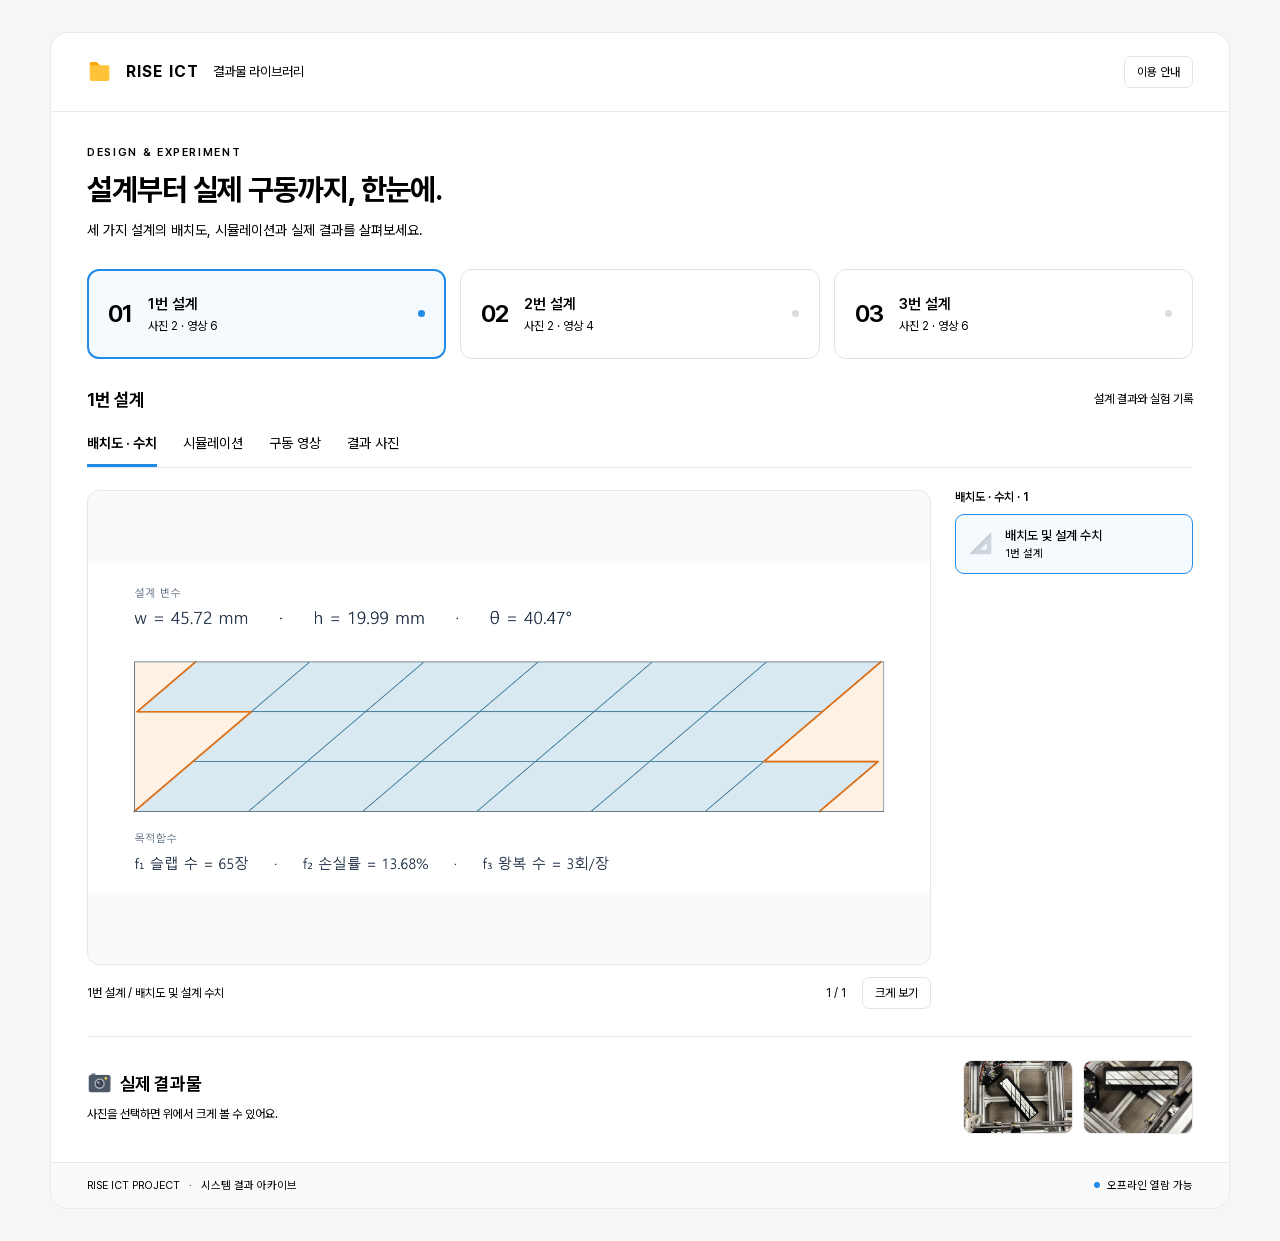
==== results/index.html @ 6f9caeec "Add RISE simulator and results viewer with media" ====
<!doctype html>
<html lang="ko">
<head>
  <meta charset="utf-8">
  <meta name="viewport" content="width=device-width, initial-scale=1">
  <meta name="color-scheme" content="light">
  <meta name="description" content="RISE ICT 프로젝트의 설계, 시뮬레이션, 구동 영상과 결과 사진을 한눈에 확인하세요.">
  <title>RISE ICT · 결과물 라이브러리</title>
  <link rel="icon" href="data:,">
  <link rel="stylesheet" href="assets/fonts/fonts.css">
  <link rel="stylesheet" href="styles.css">
  <script src="media-data.js" defer></script>
  <script src="app.js" defer></script>
</head>
<body>
  <div class="app">
    <header class="header">
      <div class="brand"><span class="emoji" aria-hidden="true">📁</span><strong>RISE ICT</strong><span class="brand-sub">결과물 라이브러리</span></div>
      <button class="quiet-button" id="help-open" type="button">이용 안내</button>
    </header>
    <main>
      <section class="intro" aria-labelledby="page-title"><div class="eyebrow">DESIGN & EXPERIMENT</div><h1 id="page-title">설계부터 실제 구동까지, 한눈에.</h1><p>세 가지 설계의 배치도, 시뮬레이션과 실제 결과를 살펴보세요.</p></section>
      <div class="choices" role="group" aria-label="설계 선택">
        <button class="choice" data-design="1" aria-pressed="true"><span class="number">01</span><span><strong>1번 설계</strong><small>사진 2 · 영상 6</small></span><span class="selection-dot" aria-hidden="true"></span></button>
        <button class="choice" data-design="2" aria-pressed="false"><span class="number">02</span><span><strong>2번 설계</strong><small>사진 2 · 영상 4</small></span><span class="selection-dot" aria-hidden="true"></span></button>
        <button class="choice" data-design="3" aria-pressed="false"><span class="number">03</span><span><strong>3번 설계</strong><small>사진 2 · 영상 6</small></span><span class="selection-dot" aria-hidden="true"></span></button>
      </div>
      <section aria-labelledby="design-title">
        <div class="section-heading"><h2 id="design-title">1번 설계</h2><span class="section-note">설계 결과와 실험 기록</span></div>
        <div class="tabs" role="tablist" aria-label="결과 유형">
          <button role="tab" id="tab-layout" data-kind="layout" aria-selected="true" aria-controls="media-panel" tabindex="0">배치도 · 수치</button>
          <button role="tab" id="tab-simulation" data-kind="simulation" aria-selected="false" aria-controls="media-panel" tabindex="-1">시뮬레이션</button>
          <button role="tab" id="tab-video" data-kind="video" aria-selected="false" aria-controls="media-panel" tabindex="-1">구동 영상</button>
          <button role="tab" id="tab-photo" data-kind="photo" aria-selected="false" aria-controls="media-panel" tabindex="-1">결과 사진</button>
        </div>
        <div id="media-panel" role="tabpanel" aria-labelledby="tab-layout">
          <div class="workspace"><div class="viewer">
            <div class="stage" id="media-stage"></div>
            <div class="caption"><span id="media-caption"></span><div class="viewer-tools"><span id="media-count"></span><button type="button" class="quiet-button" id="zoom-open">크게 보기</button></div></div>
            <p id="media-status" class="media-status" role="status" aria-live="polite"></p>
          </div><aside aria-label="미디어 목록"><div class="list-heading" id="list-heading">배치도 · 수치</div><div class="media-list" id="media-list"></div></aside></div>
        </div>
      </section>
      <section class="results" aria-labelledby="photos-title"><div><h2 id="photos-title"><span class="emoji" aria-hidden="true">📷</span> 실제 결과물</h2><p>사진을 선택하면 위에서 크게 볼 수 있어요.</p></div><div class="photo-row" id="photo-row"></div></section>
    </main>
    <footer><span>RISE ICT PROJECT <span class="footer-separator">·</span> 시스템 결과 아카이브</span><span class="offline-badge"><span aria-hidden="true"></span>오프라인 열람 가능</span></footer>
  </div>
  <dialog id="image-dialog" class="image-dialog" aria-labelledby="zoom-title"><div class="dialog-heading"><h2 id="zoom-title">이미지 크게 보기</h2><button type="button" class="quiet-button" id="zoom-close">닫기 ✕</button></div><div id="zoom-content"></div><div class="dialog-navigation"><button type="button" class="quiet-button" id="zoom-prev">이전 사진</button><span id="zoom-position"></span><button type="button" class="quiet-button" id="zoom-next">다음 사진</button></div></dialog>
  <dialog id="help-dialog" class="help-dialog" aria-labelledby="help-title"><div class="dialog-heading"><h2 id="help-title">이용 안내</h2><button type="button" class="quiet-button" id="help-close">닫기 ✕</button></div><ol><li>위에서 설계를 고르고 원하는 결과 유형을 선택하세요.</li><li>영상은 재생 버튼을 눌러 시작하세요. 음량·구간 이동·전체화면은 영상 하단에서 조절할 수 있어요.</li><li>시뮬레이션 GIF는 탭을 열면 자동으로 움직여요.</li><li>이미지는 ‘크게 보기’로 확대하고, 결과 사진은 좌우로 넘길 수 있어요.</li></ol><h3>다른 사람에게 전달하려면</h3><p>배포용 ZIP 전체를 보내세요. 받는 분은 <strong>압축을 모두 푼 뒤 index.html을 Chrome 또는 Edge로 열면</strong> 됩니다. 설치와 인터넷 연결이 필요하지 않습니다.</p><p>index.html만 보내거나 압축파일 안에서 바로 열면 영상과 이미지가 표시되지 않을 수 있어요.</p></dialog>
  <noscript>이 뷰어는 JavaScript가 필요합니다. Chrome 또는 Edge에서 index.html을 열어 주세요.</noscript>
</body>
</html>
---- results/assets/fonts/fonts.css ----
@font-face { font-family: "Pretendard"; font-style: normal; font-weight: 45 920; font-display: swap; src: url("./PretendardVariable.woff2") format("woff2"); }
/*
Copyright (c) 2022, 2023 Viva Republica, with Reserved Font Name Tossface.
https://github.com/toss/tossface
*/
/* 00 */
@font-face {
  font-family: "Tossface";
  src: url("./TossFaceFontMac-00.woff2") format("woff2");
  unicode-range: U+200D, U+FE0F, U+1F3FB-1F3FF, U+1F9B0-1F9B3, U+2640, U+2642,
    U+261D, U+2620, U+2639-263A, U+270A-270D, U+1F32B, U+1F3FB-1F3FF,
    U+1F440-1F450, U+1F479-1F47B, U+1F47D-1F480, U+1F48B, U+1F4A8-1F4AB, U+1F590,
    U+1F595-1F596, U+1F600-1F644, U+1F64C, U+1F64F, U+1F90C, U+1F90F-1F91C,
    U+1F91E-1F925, U+1F927-1F92F, U+1F932, U+1F970-1F976, U+1F978, U+1F97A,
    U+1F9B0-1F9B7, U+1F9BB, U+1F9BE-1F9BF, U+1F9D0, U+1F9E0, U+1FAC0-1FAC1;
}
/* 01 */
@font-face {
  font-family: "Tossface";
  src: url("./TossFaceFontMac-01.woff2") format("woff2");
  unicode-range: U+200D, U+FE0F, U+1F3FB-1F3FF, U+1F9B0-1F9B3, U+2640, U+2642,
    U+1F466-1F469, U+1F471, U+1F474-1F476, U+1F481, U+1F485, U+1F645-1F647,
    U+1F64B, U+1F64D-1F64E, U+1F926, U+1F933, U+1F937, U+1F9CF, U+1F9D1-1F9D4;
}
/* 02 */
@font-face {
  font-family: "Tossface";
  src: url("./TossFaceFontMac-02.woff2") format("woff2");
  unicode-range: U+200D, U+FE0F, U+1F3FB-1F3FF, U+1F9B0-1F9B3, U+2640, U+2642,
    U+2695-2696, U+2708, U+1F33E, U+1F373, U+1F393, U+1F3A4, U+1F3A8, U+1F3EB,
    U+1F3ED, U+1F468-1F469, U+1F46E, U+1F477, U+1F482, U+1F4BB-1F4BC, U+1F527,
    U+1F52C, U+1F575, U+1F680, U+1F692, U+1F977, U+1F9D1;
}
/* 03 */
@font-face {
  font-family: "Tossface";
  src: url("./TossFaceFontMac-03.woff2") format("woff2");
  unicode-range: U+200D, U+FE0F, U+1F3FB-1F3FF, U+1F9B0-1F9B3, U+2640, U+2642,
    U+1F37C, U+1F384-1F385, U+1F468-1F469, U+1F470, U+1F472-1F473, U+1F478,
    U+1F47C, U+1F486-1F487, U+1F930-1F931, U+1F934-1F936, U+1F939, U+1F9B8-1F9B9,
    U+1F9D1, U+1F9D5-1F9D6, U+1F9D9-1F9DF;
}
/* 04 */
@font-face {
  font-family: "Tossface";
  src: url("./TossFaceFontMac-04.woff2") format("woff2");
  unicode-range: U+200D, U+FE0F, U+1F3FB-1F3FF, U+1F9B0-1F9B3, U+2640, U+2642,
    U+2764, U+2764, U+1F468-1F469, U+1F48B, U+1F48F, U+1F491, U+1F525, U+1F9D1,
    U+1FA79;
}
/* 05 */
@font-face {
  font-family: "Tossface";
  src: url("./TossFaceFontMac-05.woff2") format("woff2");
  unicode-range: U+200D, U+FE0F, U+1F3FB-1F3FF, U+1F9B0-1F9B3, U+2640, U+2642,
    U+1F466-1F46D, U+1F46F, U+1F483, U+1F574, U+1F57A, U+1F6B6, U+1F91D, U+1F9AF,
    U+1F9BC-1F9BD, U+1F9CD-1F9CE, U+1F9D1, U+1F9D8;
}
/* 06 */
@font-face {
  font-family: "Tossface";
  src: url("./TossFaceFontMac-06.woff2") format("woff2");
  unicode-range: U+200D, U+FE0F, U+1F3FB-1F3FF, U+1F9B0-1F9B3, U+2640, U+2642,
    U+26F7, U+26F9, U+1F3BF, U+1F3C2-1F3C4, U+1F3C7, U+1F3CA-1F3CC, U+1F6A3,
    U+1F6B4-1F6B5, U+1F6C0-1F6C1, U+1F6CC, U+1F6CF, U+1F938, U+1F93A,
    U+1F93C-1F93E, U+1F9D7;
}
/* 07 */
@font-face {
  font-family: "Tossface";
  src: url("./TossFaceFontMac-07.woff2") format("woff2");
  unicode-range: U+200D, U+FE0F, U+1F3FB-1F3FF, U+1F9B0-1F9B3, U+2640, U+2642,
    U+2600-2601, U+2603-2604, U+2614-2615, U+2618, U+26A1, U+26C4-26C5, U+26C8,
    U+26E9, U+26F0, U+26F2, U+26FA, U+2728, U+2744, U+2B1B, U+2B50, U+1F301,
    U+1F303-1F320, U+1F324-1F32A, U+1F32C-1F33D, U+1F33F-1F372, U+1F374-1F37B,
    U+1F37D-1F37F, U+1F382, U+1F386-1F387, U+1F38B, U+1F38D, U+1F391,
    U+1F3A0-1F3A2, U+1F3AA, U+1F3D4-1F3D6, U+1F3D8-1F3E6, U+1F3E8-1F3EA, U+1F3EC,
    U+1F3EF-1F3F0, U+1F3F5, U+1F400-1F43F, U+1F490, U+1F492, U+1F4A5-1F4A7,
    U+1F4AE, U+1F54A-1F54D, U+1F577-1F578, U+1F5FA-1F5FF, U+1F648-1F64A,
    U+1F6D5-1F6D6, U+1F6E3-1F6E4, U+1F940, U+1F942-1F944, U+1F950-1F96F,
    U+1F980-1F9AE, U+1F9BA, U+1F9C0-1F9CB, U+1FAA8, U+1FAB0-1FAB6, U+1FAD0-1FAD6;
}
/* 08 */
@font-face {
  font-family: "Tossface";
  src: url("./TossFaceFontMac-08.woff2") format("woff2");
  unicode-range: U+200D, U+FE0F, U+1F3FB-1F3FF, U+1F9B0-1F9B3, U+2640, U+2642,
    U+23, U+2A, U+30-39, U+A9, U+AE, U+203C, U+2049, U+20E3, U+2122, U+2139,
    U+2194-2199, U+21A9-21AA, U+23CF, U+23E9-23EF, U+23F8-23FA, U+24C2,
    U+25AA-25AB, U+25B6, U+25C0, U+25FB-25FE, U+2611, U+2622-2623, U+2626,
    U+262A, U+262E-262F, U+2638, U+2640, U+2642, U+2648-2653, U+2660, U+2663,
    U+2665-2666, U+2668, U+267B, U+267E-267F, U+2693, U+269B-269C, U+26A7,
    U+26AA-26AB, U+26CE, U+26D4, U+26F4-26F5, U+26FD, U+2705, U+2714, U+2716,
    U+271D, U+2721, U+2733-2734, U+2747, U+274C, U+274E, U+2753-2755, U+2757,
    U+2763, U+2795-2797, U+27A1, U+27B0, U+27BF, U+2934-2935, U+2B05-2B07,
    U+2B1C, U+2B55, U+3030, U+303D, U+3297, U+3299, U+1F004, U+1F0CF,
    U+1F170-1F171, U+1F17E-1F17F, U+1F18E, U+1F191-1F19A, U+1F1E6-1F1FF,
    U+1F201-1F202, U+1F21A, U+1F22F, U+1F232-1F23A, U+1F250-1F251, U+1F300,
    U+1F3A6, U+1F3B4-1F3B6, U+1F3CD-1F3CE, U+1F3D7, U+1F3E7, U+1F441,
    U+1F493-1F49F, U+1F4A2, U+1F4A4, U+1F4AC-1F4AD, U+1F4AF, U+1F4E2-1F4E3,
    U+1F4F5-1F4F6, U+1F500-1F50A, U+1F514-1F515, U+1F518-1F524, U+1F52F,
    U+1F531-1F53D, U+1F549, U+1F54E, U+1F550-1F567, U+1F570, U+1F5A4, U+1F5E8,
    U+1F5EF, U+1F681-1F691, U+1F693-1F6A2, U+1F6A4-1F6A8, U+1F6AB, U+1F6AD-1F6B3,
    U+1F6B7, U+1F6B9-1F6BC, U+1F6BE, U+1F6C2-1F6C5, U+1F6D0-1F6D1, U+1F6D7,
    U+1F6E5, U+1F6E9, U+1F6EB-1F6EC, U+1F6F0, U+1F6F3-1F6F5, U+1F6F8,
    U+1F6FA-1F6FB, U+1F7E0-1F7EB, U+1F90D-1F90E, U+1F9E1, U+1FA82, U+1FA90,
    U+2320E3, U+2A20E3, U+3020E3, U+3120E3, U+3220E3, U+3320E3, U+3420E3,
    U+3520E3, U+3620E3, U+3720E3, U+3820E3, U+3920E3;
}
/* 09 */
@font-face {
  font-family: "Tossface";
  src: url("./TossFaceFontMac-09.woff2") format("woff2");
  unicode-range: U+200D, U+FE0F, U+1F3FB-1F3FF, U+1F9B0-1F9B3, U+2640, U+2642,
    U+231A-231B, U+2328, U+23F0-23F3, U+2602, U+260E, U+265F, U+2692, U+2694,
    U+2697, U+2699, U+26A0, U+26B0-26B1, U+26BD-26BE, U+26CF, U+26D1, U+26D3,
    U+26EA, U+26F1, U+26F3, U+26F8, U+2702, U+2709, U+270F, U+2712, U+1F302,
    U+1F321, U+1F380-1F381, U+1F383, U+1F388-1F38A, U+1F38E-1F390, U+1F392,
    U+1F396-1F397, U+1F399-1F39B, U+1F39E-1F39F, U+1F3A3, U+1F3A5, U+1F3A7,
    U+1F3A9, U+1F3AB-1F3B3, U+1F3B7-1F3BE, U+1F3C0, U+1F3C5-1F3C6, U+1F3C8-1F3C9,
    U+1F3CF-1F3D3, U+1F3EE, U+1F3F7-1F3FA, U+1F451-1F465, U+1F484, U+1F488-1F48A,
    U+1F48C-1F48E, U+1F4A0-1F4A1, U+1F4A3, U+1F4B0-1F4BA, U+1F4BD-1F4E1,
    U+1F4E4-1F4F4, U+1F4F7-1F4FD, U+1F4FF, U+1F50B-1F513, U+1F516-1F517, U+1F526,
    U+1F528-1F52B, U+1F52D-1F52E, U+1F530, U+1F56F, U+1F573, U+1F576, U+1F579,
    U+1F587, U+1F58A-1F58D, U+1F5A5, U+1F5A8, U+1F5B1-1F5B2, U+1F5BC,
    U+1F5C2-1F5C4, U+1F5D1-1F5D3, U+1F5DC-1F5DE, U+1F5E1, U+1F5E3, U+1F5F3,
    U+1F6AA, U+1F6AC, U+1F6B8, U+1F6BD, U+1F6BF, U+1F6CB, U+1F6CD-1F6CE, U+1F6D2,
    U+1F6E0-1F6E2, U+1F6F6-1F6F7, U+1F6F9, U+1F6FC, U+1F93F, U+1F941, U+1F945,
    U+1F947-1F94F, U+1F97B-1F97F, U+1F9E2-1F9FF, U+1FA70-1FA74, U+1FA78, U+1FA7A,
    U+1FA80-1FA81, U+1FA83-1FA86, U+1FA91-1FAA7, U+1FAC2;
}
/* 10 */
@font-face {
  font-family: "Tossface";
  src: url("./TossFaceFontMac-10.woff2") format("woff2");
  unicode-range: U+200D, U+FE0F, U+1F3FB-1F3FF, U+1F9B0-1F9B3, U+2640, U+2642,
    U+2620, U+26A7, U+1F1E6-1F1FF, U+1F308, U+1F38C, U+1F3C1, U+1F3F3-1F3F4,
    U+1F6A9, U+E0061-E007A, U+E007F;
}
/* 11 */
@font-face {
  font-family: "Tossface";
  src: url("./TossFaceFontMac-11.woff2") format("woff2");
  unicode-range: U+200D, U+FE0F, U+1F3FB-1F3FF, U+1F9B0-1F9B3, U+2640, U+2642,
    U+26F9, U+E100-E11D, U+1F6DC-1F6DF, U+1F7F0, U+1F979, U+1F9CC, U+1FA75-1FA77,
    U+1FA7B-1FA7C, U+1FA87-1FA88, U+1FAA9-1FAAF, U+1FAB7-1FABD, U+1FABF,
    U+1FAC3-1FAC5, U+1FACE-1FACF, U+1FAD7-1FADB, U+1FAE0-1FAE8, U+1FAF0-1FAF8,
    U+26F9200D2640, U+26F9200D2642;
}
---- results/styles.css ----
:root{--blue:#228be6;--ink:#000;--line:#e9e9e9;--soft:#fafafa;--selected:rgba(34,139,230,.045);font-family:Pretendard,-apple-system,BlinkMacSystemFont,'Segoe UI',sans-serif;color:var(--ink);background:#f5f6f7;font-synthesis:none;color-scheme:light}
h1,.intro p{word-break:keep-all;overflow-wrap:break-word}
*{box-sizing:border-box}body{margin:0;padding:32px 24px}button,a{-webkit-tap-highlight-color:transparent}button{font:inherit;color:inherit;cursor:pointer}button:focus-visible,a:focus-visible{outline:3px solid var(--blue);outline-offset:4px}button:disabled{cursor:default;opacity:.35}h1,h2,h3,p{margin:0}button{touch-action:manipulation}.app{max-width:1180px;margin:auto;background:#fff;border:1px solid var(--line);border-radius:18px;overflow:hidden}.header{padding:23px 36px;border-bottom:1px solid var(--line);display:flex;justify-content:space-between;align-items:center;gap:16px}.brand{display:flex;gap:14px;align-items:center}.brand strong{font-size:16px;letter-spacing:.07em}.brand-sub{font-size:13px}.emoji{font-family:Tossface,sans-serif;font-size:22px;font-weight:400;line-height:1.2}.quiet-button{background:#fff;border:1px solid #e3e3e3;padding:8px 12px;border-radius:7px;font-size:12px;white-space:nowrap}.quiet-button:hover{background:var(--soft)}main{padding:34px 36px 28px}.eyebrow{font-size:11px;letter-spacing:.15em;font-weight:600;margin-bottom:10px}h1{font-size:30px;letter-spacing:-1.1px;line-height:1.35;font-weight:700}.intro p{font-size:14px;line-height:1.6;margin-top:9px}.choices{display:grid;grid-template-columns:repeat(3,minmax(0,1fr));gap:14px;margin:28px 0 30px}.choice{display:flex;align-items:center;text-align:left;gap:16px;padding:20px;border:1px solid #e2e2e2;border-radius:12px;background:#fff;min-height:90px}.choice[aria-pressed=true]{border:2px solid var(--blue);padding:19px;background:var(--selected)}.choice:hover{background:var(--soft)}.choice strong{font-weight:600;font-size:15px}.choice small{display:block;font-size:12px;margin-top:6px}.number{font-size:24px;font-weight:650;letter-spacing:-1px}.selection-dot{width:7px;height:7px;border-radius:50%;background:#ddd;margin-left:auto;flex-shrink:0}.choice[aria-pressed=true] .selection-dot{background:var(--blue)}h2{font-size:18px;font-weight:650;letter-spacing:-.4px}.section-heading{display:flex;justify-content:space-between;gap:12px;align-items:center;margin-bottom:12px}.section-note{font-size:12px}.tabs{display:flex;gap:26px;border-bottom:1px solid var(--line);margin-bottom:22px}.tabs button{border:0;border-bottom:3px solid transparent;padding:13px 0;background:none;font-size:14px;white-space:nowrap}.tabs button[aria-selected=true]{border-bottom-color:var(--blue);font-weight:650}.workspace{display:grid;grid-template-columns:minmax(0,1fr) 238px;gap:24px}.viewer{min-width:0}.stage{position:relative;display:flex;align-items:center;justify-content:center;aspect-ratio:16/9;min-height:240px;border:1px solid var(--line);border-radius:12px;background:var(--soft);overflow:hidden}.stage img{display:block;width:100%;height:100%;position:absolute;inset:0;object-fit:contain}.stage video{display:block;position:absolute;inset:0;width:100%;height:100%;background:#000;object-fit:contain}.caption{display:flex;justify-content:space-between;align-items:center;gap:12px;margin-top:12px;font-size:12px;min-height:33px}.viewer-tools{display:flex;gap:16px;align-items:center;flex-shrink:0}.media-status{font-size:12px;line-height:1.5;margin-top:7px;min-height:18px}.media-status:empty{margin-top:0;min-height:0}.list-heading{font-size:12px;margin:0 0 10px;font-weight:600}.media-list{display:grid;gap:8px}.media-item{display:flex;align-items:center;gap:12px;background:#fff;border:1px solid var(--line);border-radius:9px;padding:11px 12px;text-align:left;min-height:60px;min-width:0}.media-item[aria-pressed=true]{border-color:var(--blue);background:var(--selected)}.media-item:hover{background:var(--soft)}.media-item strong{font-size:13px;font-weight:500;display:block}.media-item small{font-size:11px;display:block;margin-top:4px}.media-item .thumb{width:52px;height:38px;object-fit:cover;border-radius:4px;flex-shrink:0}.results{margin-top:26px;padding-top:23px;border-top:1px solid var(--line);display:flex;align-items:center;justify-content:space-between;gap:20px}.results h2{display:flex;align-items:center;gap:8px}.results p{font-size:12px;margin-top:8px;line-height:1.5}.photo-row{display:flex;gap:10px}.photo-row button{border:1px solid var(--line);border-radius:9px;background:var(--soft);padding:0;overflow:hidden;width:110px;height:74px}.photo-row button[aria-pressed=true]{outline:2px solid var(--blue);outline-offset:2px}.photo-row img{width:100%;height:100%;object-fit:cover;display:block}footer{padding:16px 36px;background:var(--soft);border-top:1px solid var(--line);display:flex;justify-content:space-between;gap:15px;font-size:11px}.offline-badge{display:flex;align-items:center;gap:7px}.offline-badge>span{height:6px;width:6px;border-radius:50%;background:var(--blue)}.footer-separator{margin:0 6px}[hidden]{display:none!important}dialog{font-family:inherit;color:#000;border:1px solid var(--line);background:#fff;border-radius:14px;padding:22px;box-shadow:0 20px 80px #0003}dialog::backdrop{background:#0009}.dialog-heading{display:flex;justify-content:space-between;align-items:center;gap:20px;margin-bottom:18px}.image-dialog{width:min(1200px,94vw);max-width:94vw;max-height:94vh}.image-dialog img{display:block;width:100%;height:auto;max-height:70vh;object-fit:contain}.dialog-navigation{display:flex;justify-content:space-between;align-items:center;margin-top:16px;font-size:12px}.help-dialog{width:560px;max-width:92vw;line-height:1.8}.help-dialog ol{padding-left:22px;font-size:14px}.help-dialog li+li{margin-top:8px}.help-dialog h3{font-size:15px;margin-top:22px}.help-dialog p{font-size:14px;margin-top:10px}
@media(min-width:1500px){body{padding-top:50px}}@media(max-width:800px){body{padding:16px}.header{padding:20px 24px}main{padding:26px 24px}.workspace{grid-template-columns:minmax(0,1fr) 190px;gap:16px}.choice{padding:16px;gap:10px}.choice[aria-pressed=true]{padding:15px}.number{font-size:21px}.media-item{padding:10px;gap:8px}.media-item .thumb{width:40px}.stage{min-height:210px}footer{padding:16px 24px}.caption{flex-wrap:wrap}}@media(max-width:620px){body{padding:0}.app{border:0;border-radius:0}.header{padding:18px}.brand{gap:9px}.brand-sub{display:none}main{padding:25px 18px}.eyebrow{font-size:10px}h1{font-size:25px;letter-spacing:-.8px}.intro p{font-size:13px}.choices{gap:7px;margin:24px 0}.choice{display:block;padding:13px 10px;min-height:106px}.choice[aria-pressed=true]{padding:12px 9px}.number{display:block;margin-bottom:5px;font-size:21px}.choice strong{font-size:13px}.choice small{font-size:10px;margin-top:5px}.selection-dot{display:none}.section-note{font-size:11px}.tabs{gap:0;justify-content:space-between}.tabs button{font-size:12px;padding:12px 0}.workspace{grid-template-columns:1fr;gap:18px}.stage{min-height:180px}.media-list{grid-template-columns:repeat(2,minmax(0,1fr))}.media-item{min-height:64px}.media-item strong{font-size:12px}.results{flex-wrap:wrap;margin-top:24px}.photo-row{width:100%}.photo-row button{width:calc(50% - 5px);height:110px}footer{padding:16px 18px;flex-wrap:wrap;font-size:10px}.quiet-button{min-height:36px}.image-dialog{padding:14px}.dialog-heading h2{font-size:16px}}@media(pointer:coarse){.quiet-button,.tabs button{min-height:44px}}
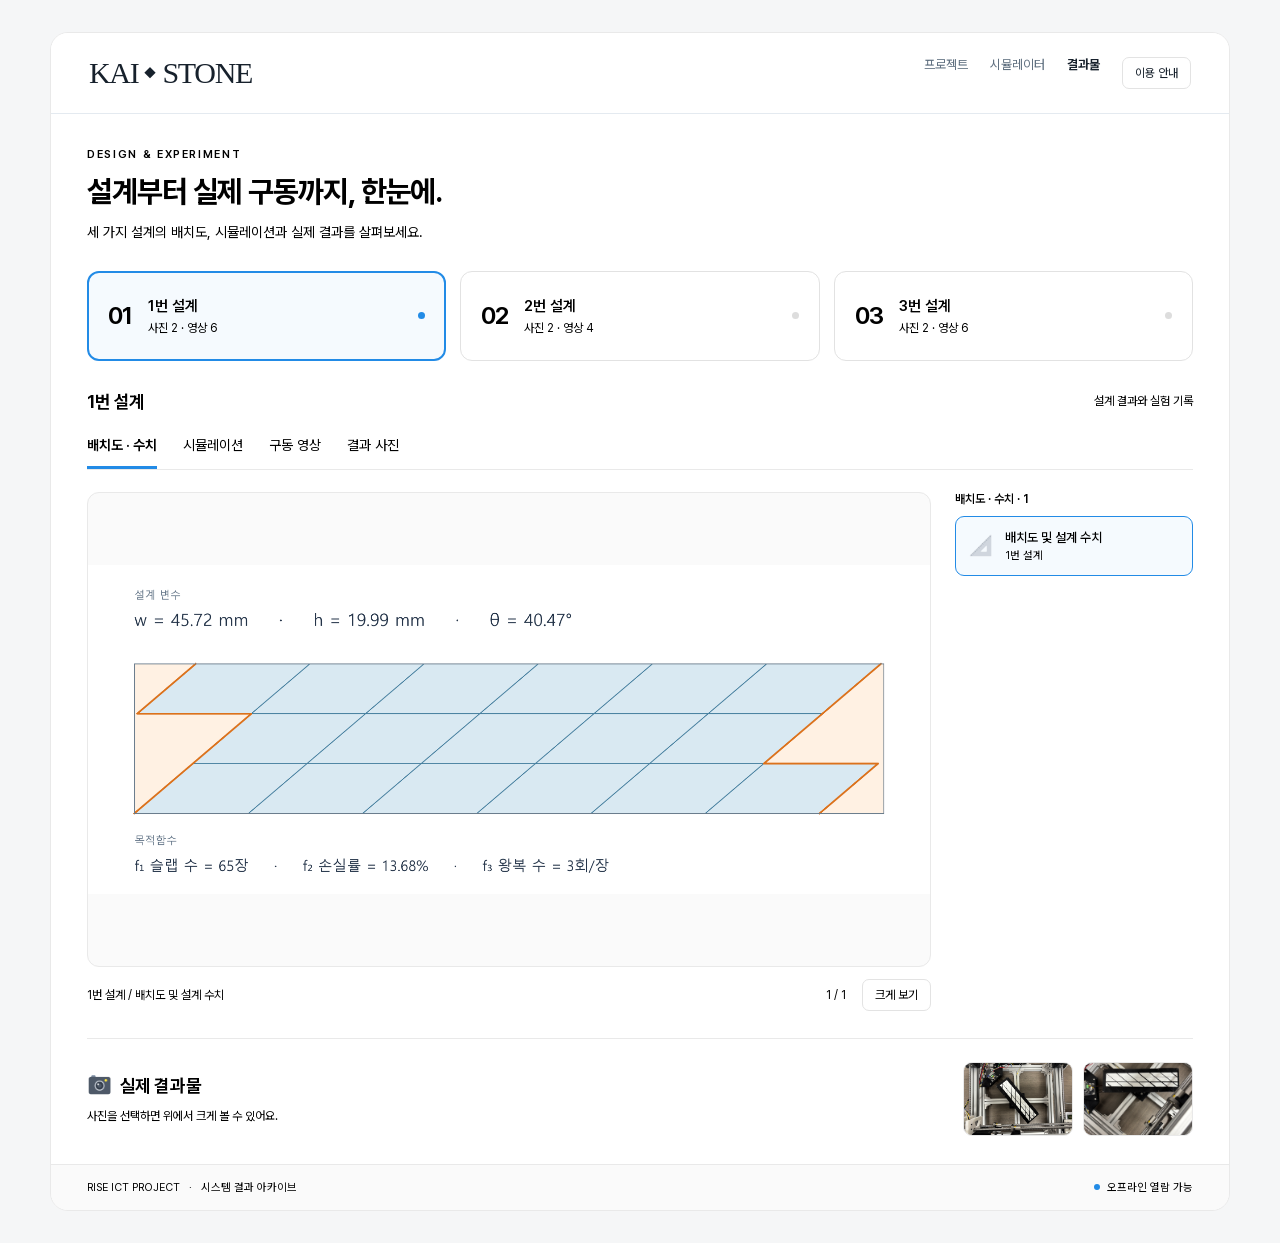
==== commit 6495a2ab: "Publish approved KAI-STONE landing page and shared navigation" ====
--- a/results/index.html
+++ b/results/index.html
@@ -11,13 +11,10 @@
   <link rel="stylesheet" href="styles.css">
   <script src="media-data.js" defer></script>
   <script src="app.js" defer></script>
-</head>
+<link rel="stylesheet" href="../site-header.css"></head>
 <body>
   <div class="app">
-    <header class="header">
-      <div class="brand"><span class="emoji" aria-hidden="true">📁</span><strong>RISE ICT</strong><span class="brand-sub">결과물 라이브러리</span></div>
-      <button class="quiet-button" id="help-open" type="button">이용 안내</button>
-    </header>
+    <header class="site-header"><a class="site-brand" href="../" aria-label="KAI STONE 홈">KAI<span aria-hidden="true">◆</span>STONE</a><nav aria-label="메인 메뉴"><a href="../">프로젝트</a><a href="../simulator/">시뮬레이터</a><a aria-current="page" href="../results/">결과물</a><button class="quiet-button" id="help-open" type="button">이용 안내</button></nav></header>
     <main>
       <section class="intro" aria-labelledby="page-title"><div class="eyebrow">DESIGN & EXPERIMENT</div><h1 id="page-title">설계부터 실제 구동까지, 한눈에.</h1><p>세 가지 설계의 배치도, 시뮬레이션과 실제 결과를 살펴보세요.</p></section>
       <div class="choices" role="group" aria-label="설계 선택">
--- a/site-header.css
+++ b/site-header.css
@@ -0,0 +1 @@
+.site-header{display:flex;align-items:center;justify-content:space-between;gap:20px;padding:24px 38px;border-bottom:1px solid #e4eaf0;background:#fff;color:#17212c;font-family:Pretendard,system-ui,sans-serif}.site-header .site-brand{display:flex;align-items:center;gap:5px;font:400 30px/1 "Times New Roman",Georgia,serif;letter-spacing:-1.3px;white-space:nowrap;text-decoration:none;color:#17212c}.site-brand span{font:12px Georgia,serif;letter-spacing:0;margin:0 1px}.site-header nav{display:flex;gap:22px}.site-header nav a{font-size:13px;color:#617181;text-decoration:none}.site-header nav a[aria-current=page]{color:#17212c;font-weight:650}@media(max-width:640px){.site-header{padding:20px;flex-wrap:wrap}.site-header nav{gap:15px}.site-header .site-brand{font-size:27px}}
